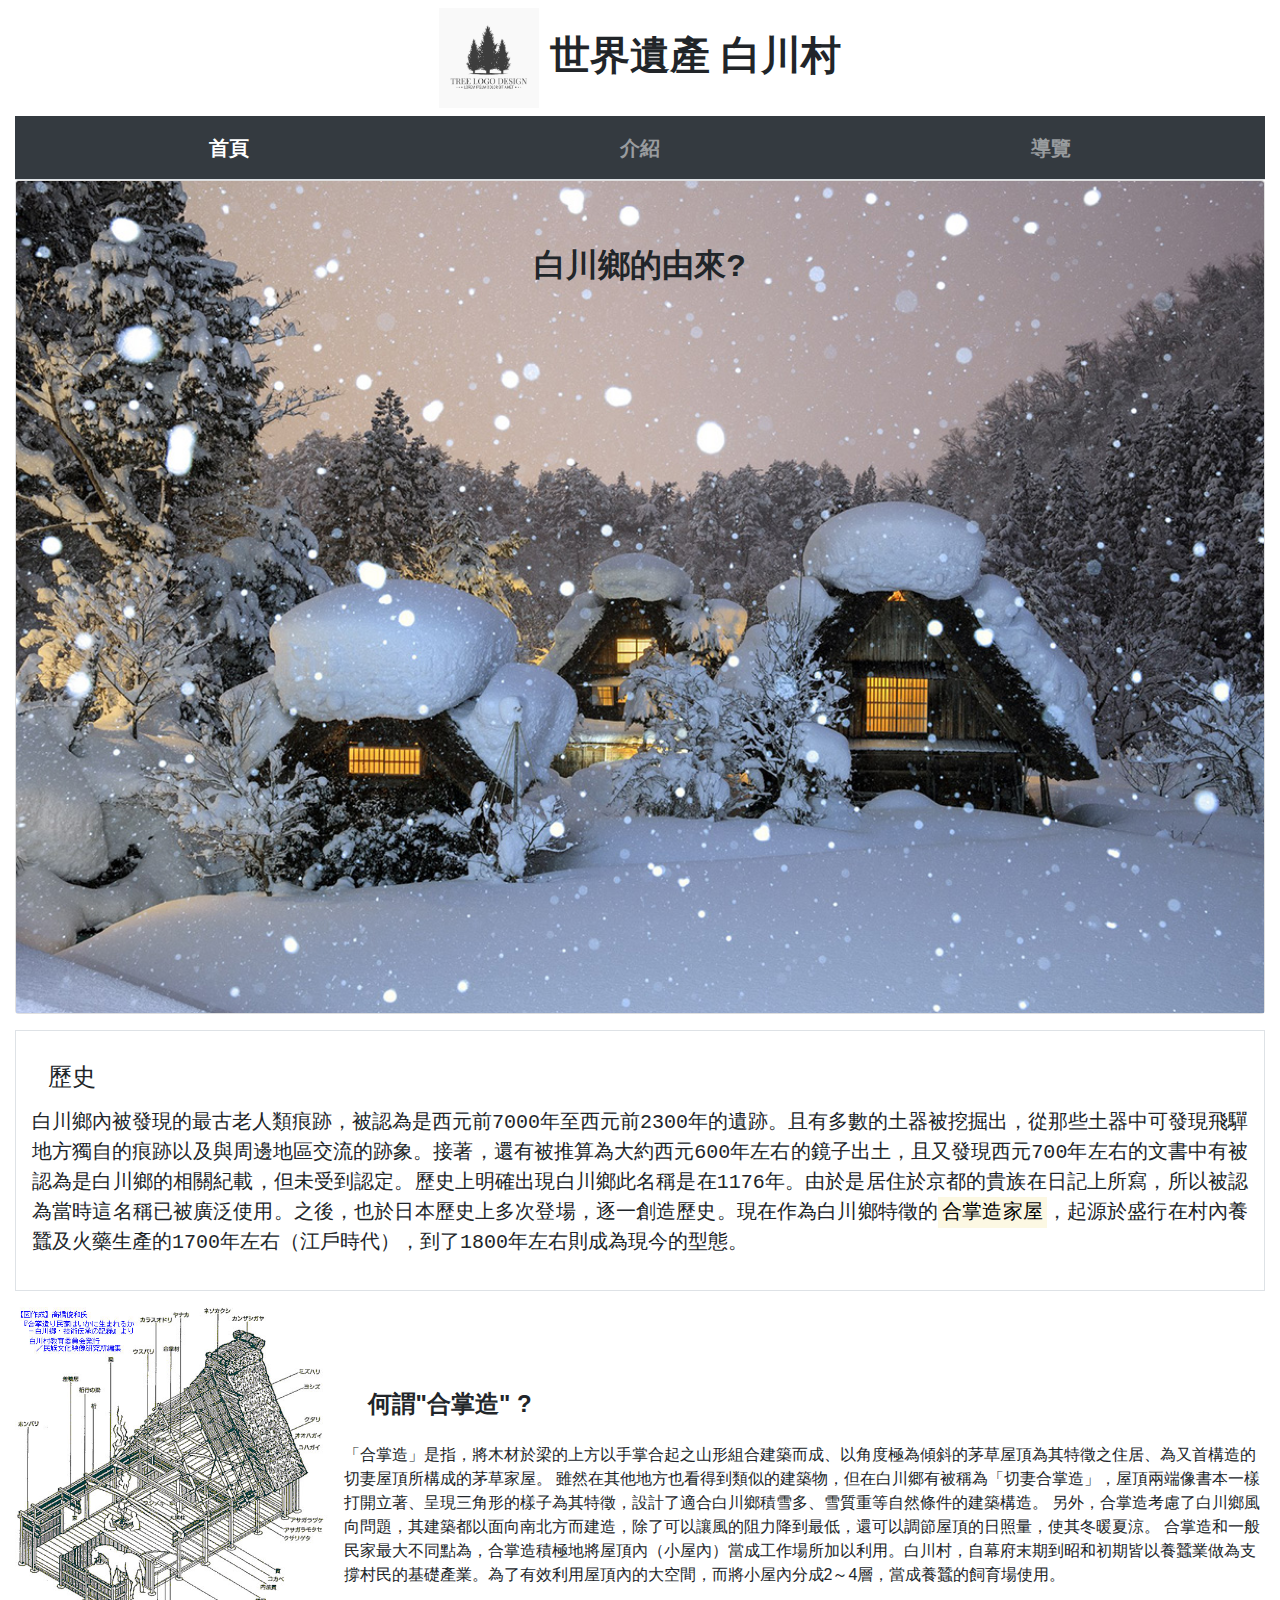
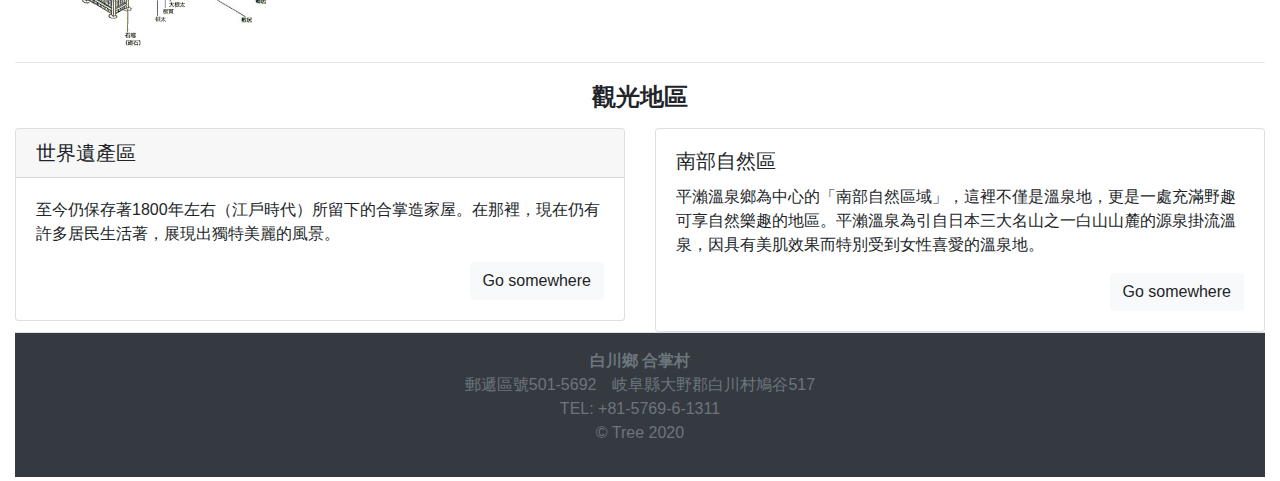
==== summary.html @ 313d9137 "完成首頁跟介紹" ====
<!DOCTYPE html>
<html lang="en">
<head>
    <meta charset="UTF-8">
    <meta name="viewport" content="width=device-width, initial-scale=1.0"> <!-- 偵測裝置並且以適當大小與模式呈現 -->
    <link rel="stylesheet" href="https://stackpath.bootstrapcdn.com/bootstrap/4.4.1/css/bootstrap.min.css" integrity="sha384-Vkoo8x4CGsO3+Hhxv8T/Q5PaXtkKtu6ug5TOeNV6gBiFeWPGFN9MuhOf23Q9Ifjh" crossorigin="anonymous">
    <link rel="stylesheet" href="style.css">
    <title>白川鄉合掌村</title>
</head>
<body>
    <div class="container-fluid pt-2 ">
        <h1 class="font-weight-bolder text-center ">
        <img src="/img/tree.jpg" alt="Tree" style="width:100px;">
        世界遺產 白川村
        </h1>
    
     <!-- Grey with black text -->
     <nav class="nav-tabs nav-justified navbar-expand-sm bg-dark navbar-dark sticky-top p-2">
        <ul class="navbar-nav font-weight-bold">
          <li class="nav-item active">
            <a class="nav-link" href="index.html">首頁</a>
          </li>
          <li class="nav-item">
            <a class="nav-link" href="summary.html">介紹</a>
          </li>
          <li class="nav-item">
            <a class="nav-link" href="view.html">導覽</a>
          </li>
        </ul>
    </nav>

    <div class="card img-fluid">
      <img class="card-img-top " src="/img/main2.jpg" alt="Card image">
      <div class="card-img-overlay ">
        <h2 class="card-title text-center pt-5 font-weight-bolder text-monospace">白川鄉的由來?</h2>
      </div>
    </div>

    <section1>
      <div class="p-3 my-3 border">
        <h4 class="lead-title m-3">歷史</h4>
        <p class="lead text-justify text-monospace">
            白川鄉內被發現的最古老人類痕跡，被認為是西元前7000年至西元前2300年的遺跡。且有多數的土器被挖掘出，從那些土器中可發現飛驒地方獨自的痕跡以及與周邊地區交流的跡象。接著，還有被推算為大約西元600年左右的鏡子出土，且又發現西元700年左右的文書中有被認為是白川鄉的相關紀載，但未受到認定。歷史上明確出現白川鄉此名稱是在1176年。由於是居住於京都的貴族在日記上所寫，所以被認為當時這名稱已被廣泛使用。之後，也於日本歷史上多次登場，逐一創造歷史。現在作為白川鄉特徵的<mark>合掌造家屋</mark>，起源於盛行在村內養蠶及火藥生產的1700年左右（江戶時代），到了1800年左右則成為現今的型態。
          </p>
      </div>
    </section1>
    <section2>
        <div class="media mb-2">
            <img src="/img/musect2.jpg" class="align-self-center mr-3 rounded" alt="imgsect2" style="width:25%;" >
                <div class="media-body align-self-center ">
                    <h4 class="m-4"><strong>何謂"合掌造" ?</strong></h4>
                        <p class="mb-0">「合掌造」是指，將木材於梁的上方以手掌合起之山形組合建築而成、以角度極為傾斜的茅草屋頂為其特徵之住居、為又首構造的切妻屋頂所構成的茅草家屋。
                            
                            雖然在其他地方也看得到類似的建築物，但在白川郷有被稱為「切妻合掌造」，屋頂兩端像書本一樣打開立著、呈現三角形的樣子為其特徵，設計了適合白川鄉積雪多、雪質重等自然條件的建築構造。
                            
                            另外，合掌造考慮了白川鄉風向問題，其建築都以面向南北方而建造，除了可以讓風的阻力降到最低，還可以調節屋頂的日照量，使其冬暖夏涼。
                            
                            合掌造和一般民家最大不同點為，合掌造積極地將屋頂內（小屋內）當成工作場所加以利用。白川村，自幕府末期到昭和初期皆以養蠶業做為支撐村民的基礎產業。為了有效利用屋頂內的大空間，而將小屋內分成2～4層，當成養蠶的飼育場使用。
                        </p>
                </div>
        </div>
    </section2>
    <hr>
    <section3>
      <div class="p-1 my-1 ">
        <h4 class="text-center font-weight-bolder">觀光地區</h4>
      </div>
        <div class="row">
            <div class="col-sm-6">
              <div class="card">
                  <h5 class="card-header">世界遺產區</h5>
                <div class="card-body">
                  
                  <p class="card-text">至今仍保存著1800年左右（江戶時代）所留下的合掌造家屋。在那裡，現在仍有許多居民生活著，展現出獨特美麗的風景。</p>
                  <a href="#" class="btn btn-light float-right">Go somewhere</a>
                </div>
              </div>
            </div>
            <div class="col-sm-6">
              <div class="card">
                <div class="card-body">
                  <h5 class="card-title">南部自然區</h5>
                  <p class="card-text">平瀨溫泉鄉為中心的「南部自然區域」，這裡不僅是溫泉地，更是一處充滿野趣可享自然樂趣的地區。平瀨溫泉為引自日本三大名山之一白山山麓的源泉掛流溫泉，因具有美肌效果而特別受到女性喜愛的溫泉地。
                  </p>
                  <a href="#" class="btn btn-light float-right">Go somewhere</a>
                </div>
              </div>
            </div>
          </div>

      
    </section>


    <footer class="p-3 mb-1 bg-dark text-muted text-center border-top sticky-bottom">
            <address> <strong>白川鄉 合掌村</strong>
            <br /> 郵遞區號501-5692　岐阜縣大野郡白川村鳩谷517
            <br /> TEL: +81-5769-6-1311
            <br /><p>&copy; Tree 2020</p>
            </address>
    </footer>

</div>
</body>
</html>
---- style.css ----
nav{
    font-size: 20px;
}
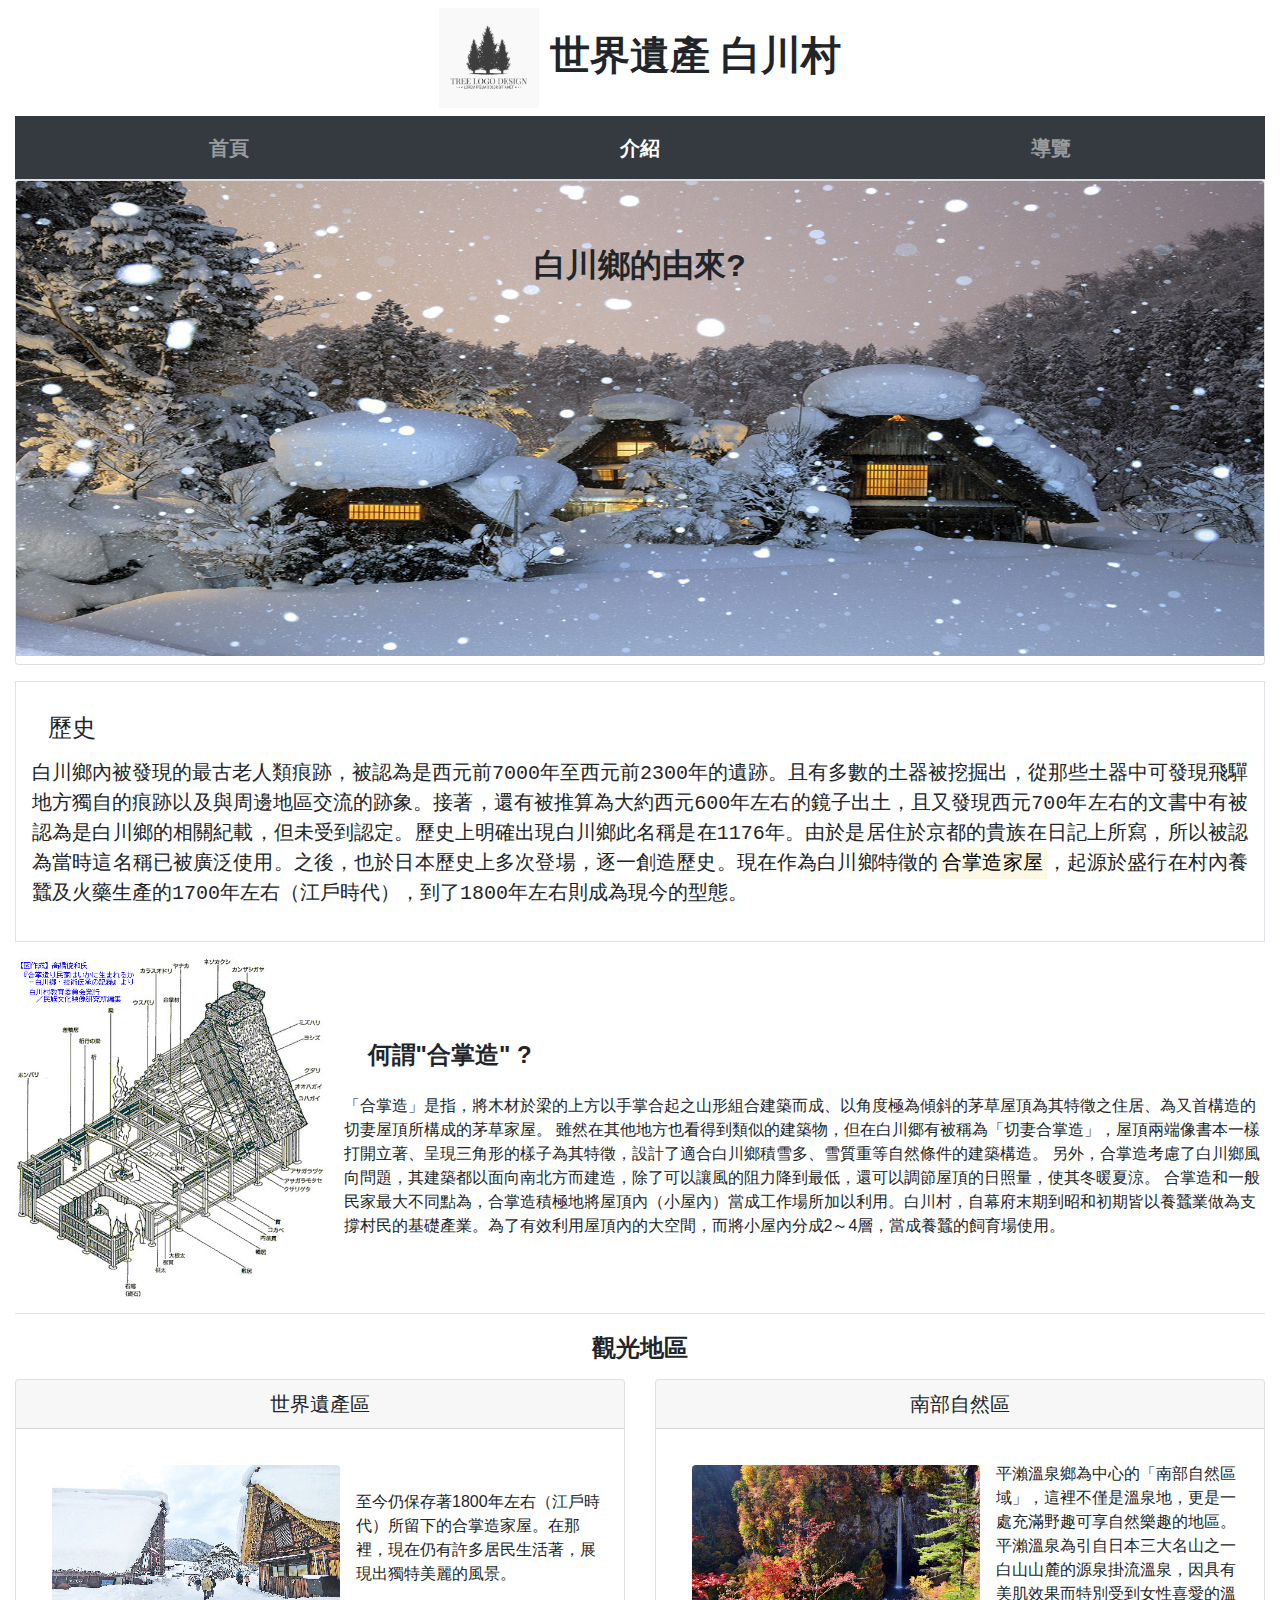
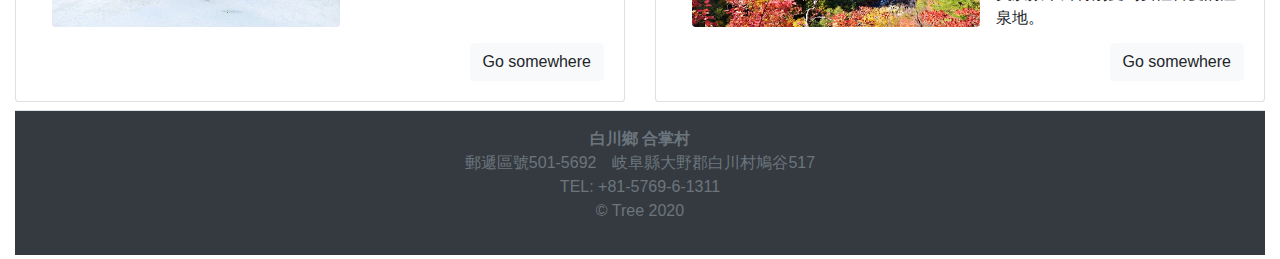
==== commit e58bda1e: "layout跟導覽" ====
--- a/summary.html
+++ b/summary.html
@@ -17,10 +17,10 @@
      <!-- Grey with black text -->
      <nav class="nav-tabs nav-justified navbar-expand-sm bg-dark navbar-dark sticky-top p-2">
         <ul class="navbar-nav font-weight-bold">
-          <li class="nav-item active">
+          <li class="nav-item">
             <a class="nav-link" href="index.html">首頁</a>
           </li>
-          <li class="nav-item">
+          <li class="nav-item active">
             <a class="nav-link" href="summary.html">介紹</a>
           </li>
           <li class="nav-item">
@@ -29,8 +29,8 @@
         </ul>
     </nav>
 
-    <div class="card img-fluid">
-      <img class="card-img-top " src="/img/main2.jpg" alt="Card image">
+    <div class="card">
+      <img class="card-img-top figure-img img-responsive" src="/img/main2.jpg" alt="Card image">
       <div class="card-img-overlay ">
         <h2 class="card-title text-center pt-5 font-weight-bolder text-monospace">白川鄉的由來?</h2>
       </div>
@@ -62,35 +62,37 @@
     </section2>
     <hr>
     <section3>
-      <div class="p-1 my-1 ">
+      <div class="p-1 m-1">
         <h4 class="text-center font-weight-bolder">觀光地區</h4>
       </div>
         <div class="row">
-            <div class="col-sm-6">
-              <div class="card">
-                  <h5 class="card-header">世界遺產區</h5>
+          <div class="col-xl-6 col-md-12">
+            <div class="card mb-2">
+              <h5 class="card-header text-center">世界遺產區</h5>
                 <div class="card-body">
-                  
-                  <p class="card-text">至今仍保存著1800年左右（江戶時代）所留下的合掌造家屋。在那裡，現在仍有許多居民生活著，展現出獨特美麗的風景。</p>
-                  <a href="#" class="btn btn-light float-right">Go somewhere</a>
+                  <div class="media">
+                    <img src="/img/musect3.jpg" class="align-self-center m-3 rounded img-fluid" alt="sumsect2" >
+                    <p class="media-text align-self-center">至今仍保存著1800年左右（江戶時代）所留下的合掌造家屋。在那裡，現在仍有許多居民生活著，展現出獨特美麗的風景。</p>
+                  </div>
+                    <a href="https://shirakawa-go.gr.jp/zh/seetypes/exhibition/" class="btn btn-light float-right">Go somewhere</a>
                 </div>
-              </div>
-            </div>
-            <div class="col-sm-6">
-              <div class="card">
-                <div class="card-body">
-                  <h5 class="card-title">南部自然區</h5>
-                  <p class="card-text">平瀨溫泉鄉為中心的「南部自然區域」，這裡不僅是溫泉地，更是一處充滿野趣可享自然樂趣的地區。平瀨溫泉為引自日本三大名山之一白山山麓的源泉掛流溫泉，因具有美肌效果而特別受到女性喜愛的溫泉地。
-                  </p>
-                  <a href="#" class="btn btn-light float-right">Go somewhere</a>
-                </div>
-              </div>
             </div>
           </div>
-
-      
-    </section>
-
+          <div class="col-xl-6 col-md-12">
+            <div class="card">
+              <h5 class="card-header text-center">南部自然區</h5>
+                <div class="card-body">
+                  <div class="media">
+                      <img src="/img/musect3-2.jpg" class="align-self-center m-3 rounded" alt="sumsect2" >
+                      <p class="card-text align-self-center">平瀨溫泉鄉為中心的「南部自然區域」，這裡不僅是溫泉地，更是一處充滿野趣可享自然樂趣的地區。平瀨溫泉為引自日本三大名山之一白山山麓的源泉掛流溫泉，因具有美肌效果而特別受到女性喜愛的溫泉地。</p>
+                  </div>
+                      <a href="http://ml.shirakawa-go.org/tw/guide/127/" class="btn btn-light float-right">Go somewhere</a>
+                </div>
+            </div>
+          </div>
+        </div>
+            
+    </section3>
 
     <footer class="p-3 mb-1 bg-dark text-muted text-center border-top sticky-bottom">
             <address> <strong>白川鄉 合掌村</strong>
--- a/style.css
+++ b/style.css
@@ -1,3 +1,14 @@
 nav{
     font-size: 20px;
 }
+.figure-img{
+    height:475px;
+}
+
+.img1{
+    height:200px;
+    width: 400px;
+}
+.g-dev-box {
+    border: 1px solid purple;
+}
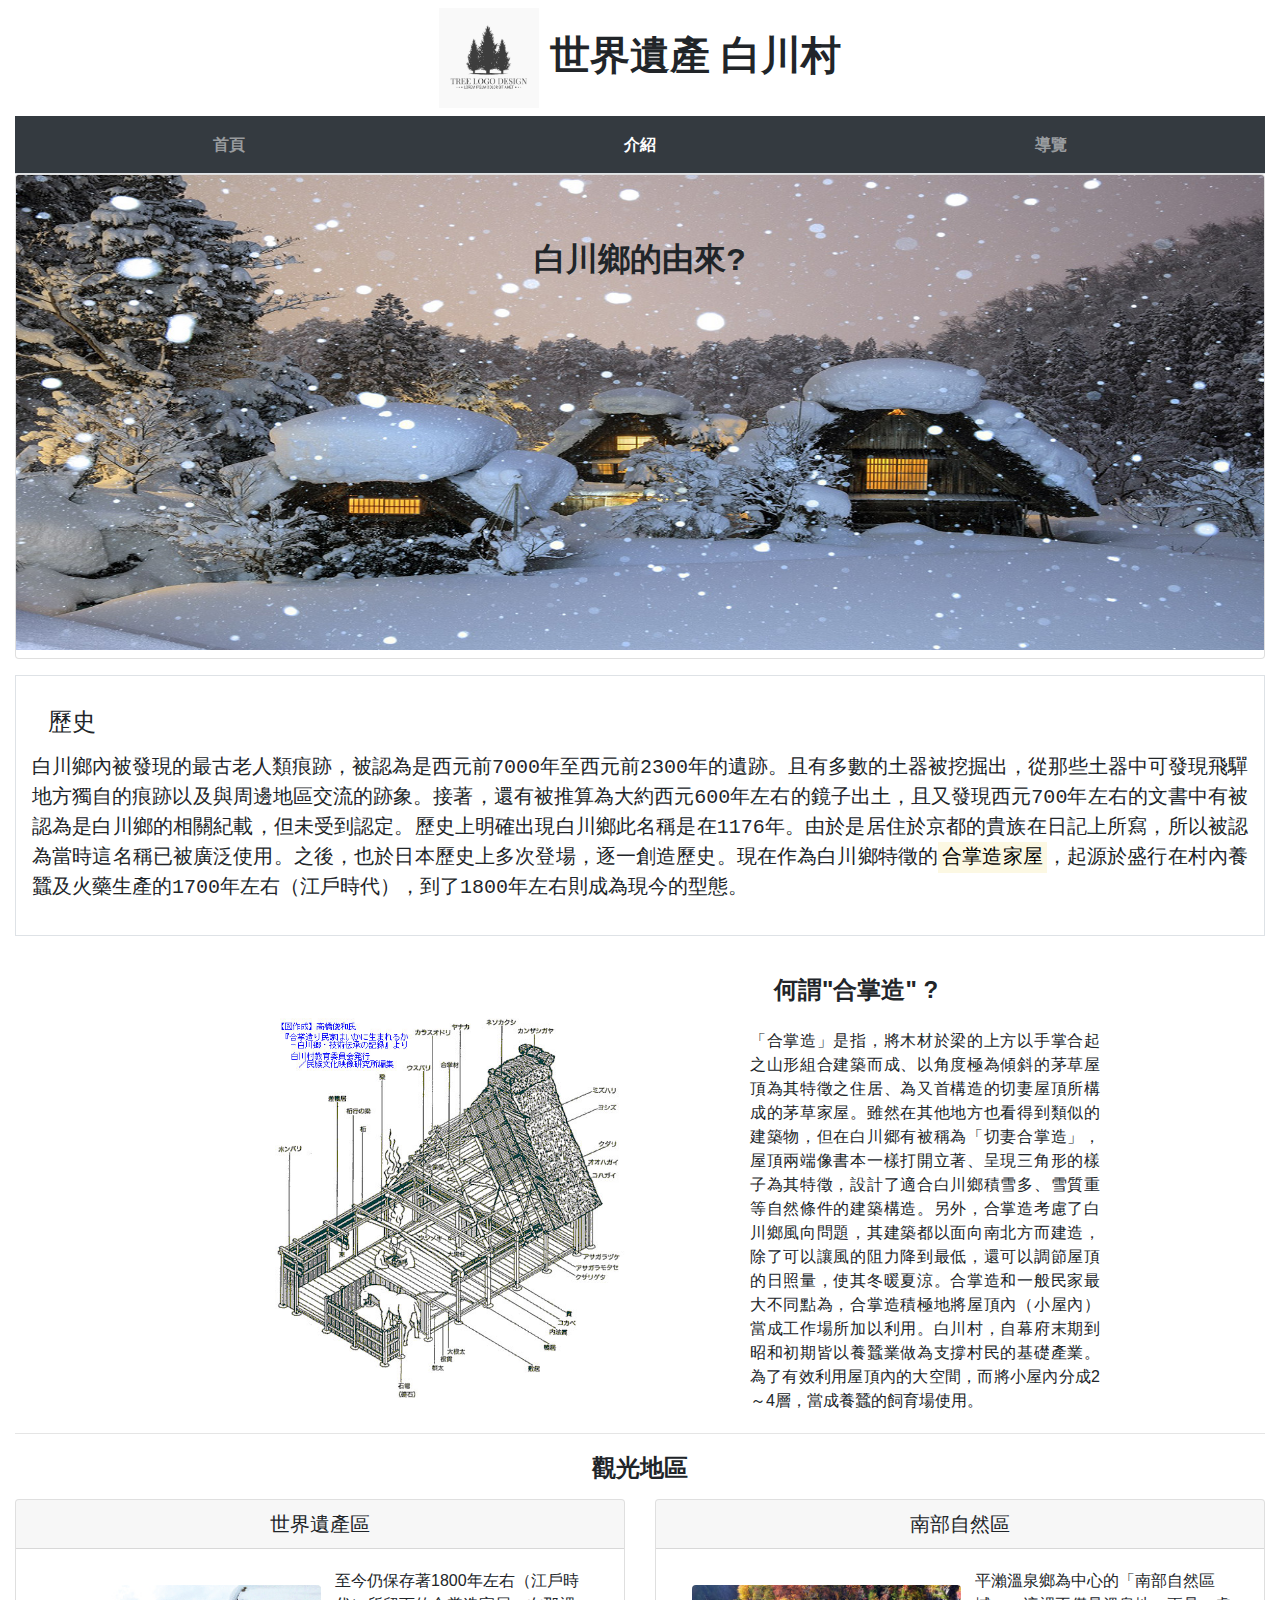
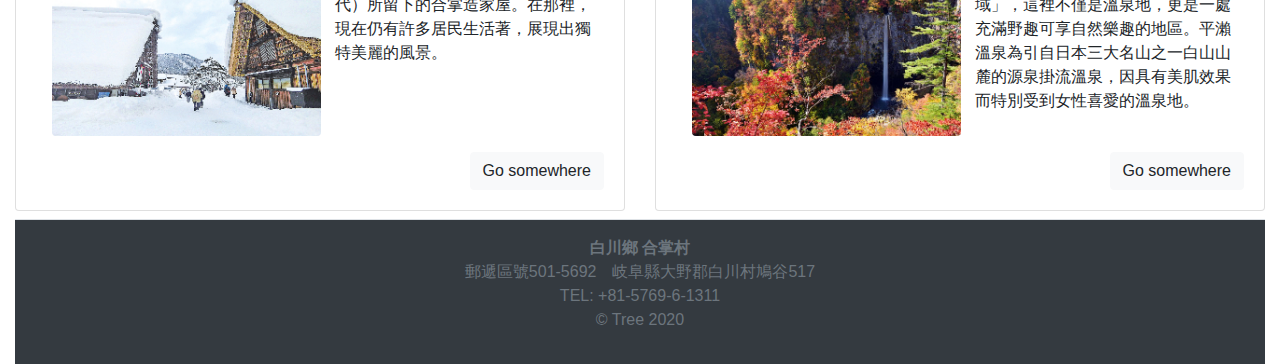
==== commit 155466c4: "大致RWD Finish" ====
--- a/summary.html
+++ b/summary.html
@@ -14,8 +14,7 @@
         世界遺產 白川村
         </h1>
     
-     <!-- Grey with black text -->
-     <nav class="nav-tabs nav-justified navbar-expand-sm bg-dark navbar-dark sticky-top p-2">
+      <nav class="nav-tabs nav-justified navbar-expand-sm bg-dark navbar-dark sticky-top p-2">
         <ul class="navbar-nav font-weight-bold">
           <li class="nav-item">
             <a class="nav-link" href="index.html">首頁</a>
@@ -27,41 +26,43 @@
             <a class="nav-link" href="view.html">導覽</a>
           </li>
         </ul>
-    </nav>
+      </nav>
 
-    <div class="card">
-      <img class="card-img-top figure-img img-responsive" src="/img/main2.jpg" alt="Card image">
-      <div class="card-img-overlay ">
-        <h2 class="card-title text-center pt-5 font-weight-bolder text-monospace">白川鄉的由來?</h2>
+      <div class="card">
+        <img class="card-img-top figure-img img-responsive" src="/img/main2.jpg" alt="Card image">
+          <div class="card-img-overlay ">
+            <h2 class="card-title hei text-center pt-5 font-weight-bolder text-monospace">白川鄉的由來?</h2>
+          </div>
       </div>
-    </div>
 
-    <section1>
+    <section class="susect1">
       <div class="p-3 my-3 border">
         <h4 class="lead-title m-3">歷史</h4>
-        <p class="lead text-justify text-monospace">
+          <p class="lead text-justify text-monospace">
             白川鄉內被發現的最古老人類痕跡，被認為是西元前7000年至西元前2300年的遺跡。且有多數的土器被挖掘出，從那些土器中可發現飛驒地方獨自的痕跡以及與周邊地區交流的跡象。接著，還有被推算為大約西元600年左右的鏡子出土，且又發現西元700年左右的文書中有被認為是白川鄉的相關紀載，但未受到認定。歷史上明確出現白川鄉此名稱是在1176年。由於是居住於京都的貴族在日記上所寫，所以被認為當時這名稱已被廣泛使用。之後，也於日本歷史上多次登場，逐一創造歷史。現在作為白川鄉特徵的<mark>合掌造家屋</mark>，起源於盛行在村內養蠶及火藥生產的1700年左右（江戶時代），到了1800年左右則成為現今的型態。
           </p>
       </div>
-    </section1>
-    <section2>
-        <div class="media mb-2">
-            <img src="/img/musect2.jpg" class="align-self-center mr-3 rounded" alt="imgsect2" style="width:25%;" >
-                <div class="media-body align-self-center ">
-                    <h4 class="m-4"><strong>何謂"合掌造" ?</strong></h4>
-                        <p class="mb-0">「合掌造」是指，將木材於梁的上方以手掌合起之山形組合建築而成、以角度極為傾斜的茅草屋頂為其特徵之住居、為又首構造的切妻屋頂所構成的茅草家屋。
-                            
-                            雖然在其他地方也看得到類似的建築物，但在白川郷有被稱為「切妻合掌造」，屋頂兩端像書本一樣打開立著、呈現三角形的樣子為其特徵，設計了適合白川鄉積雪多、雪質重等自然條件的建築構造。
-                            
-                            另外，合掌造考慮了白川鄉風向問題，其建築都以面向南北方而建造，除了可以讓風的阻力降到最低，還可以調節屋頂的日照量，使其冬暖夏涼。
-                            
-                            合掌造和一般民家最大不同點為，合掌造積極地將屋頂內（小屋內）當成工作場所加以利用。白川村，自幕府末期到昭和初期皆以養蠶業做為支撐村民的基礎產業。為了有效利用屋頂內的大空間，而將小屋內分成2～4層，當成養蠶的飼育場使用。
-                        </p>
-                </div>
-        </div>
-    </section2>
+    </section>
+    <section class="susect2">
+      <div class="container">
+          <div class="media">
+            <div class="row">
+              <div class="offset-xl-2 col-xl-4  col-sm-12 align-self-center">
+                <img src="/img/musect2.jpg" class="rounded pt-5 " id="im5"alt="imgsect2" style="width:100%;" >
+              </div>
+              <div class="media-body  ">
+              <div class="offset-xl-2 col-xl-8  col-sm-12">
+                <h4 class="m-4"><strong>何謂"合掌造" ?</strong></h4>
+                  <p class="mb-1 text-justify">「合掌造」是指，將木材於梁的上方以手掌合起之山形組合建築而成、以角度極為傾斜的茅草屋頂為其特徵之住居、為又首構造的切妻屋頂所構成的茅草家屋。雖然在其他地方也看得到類似的建築物，但在白川郷有被稱為「切妻合掌造」，屋頂兩端像書本一樣打開立著、呈現三角形的樣子為其特徵，設計了適合白川鄉積雪多、雪質重等自然條件的建築構造。另外，合掌造考慮了白川鄉風向問題，其建築都以面向南北方而建造，除了可以讓風的阻力降到最低，還可以調節屋頂的日照量，使其冬暖夏涼。合掌造和一般民家最大不同點為，合掌造積極地將屋頂內（小屋內）當成工作場所加以利用。白川村，自幕府末期到昭和初期皆以養蠶業做為支撐村民的基礎產業。為了有效利用屋頂內的大空間，而將小屋內分成2～4層，當成養蠶的飼育場使用。
+                  </p>
+              </div>
+              </div>
+            </div>
+          </div>
+      </div>   
+    </section>
     <hr>
-    <section3>
+    <section class="sect3">
       <div class="p-1 m-1">
         <h4 class="text-center font-weight-bolder">觀光地區</h4>
       </div>
@@ -71,8 +72,14 @@
               <h5 class="card-header text-center">世界遺產區</h5>
                 <div class="card-body">
                   <div class="media">
-                    <img src="/img/musect3.jpg" class="align-self-center m-3 rounded img-fluid" alt="sumsect2" >
-                    <p class="media-text align-self-center">至今仍保存著1800年左右（江戶時代）所留下的合掌造家屋。在那裡，現在仍有許多居民生活著，展現出獨特美麗的風景。</p>
+                        <div class="row">
+                      <div class="col-xl-6 col-lg-6 col-md-12 col-sm-12">
+                      <img src="/img/musect3.jpg" class="align-self-center m-3 rounded img-fluid" alt="sumsect2" >
+                      </div>
+                      <div class="col-xl-6 col-lg-6 col-md-12 col-sm-12">
+                        <p class="media-text align-self-center">至今仍保存著1800年左右（江戶時代）所留下的合掌造家屋。在那裡，現在仍有許多居民生活著，展現出獨特美麗的風景。</p>
+                      </div>
+                    </div>
                   </div>
                     <a href="https://shirakawa-go.gr.jp/zh/seetypes/exhibition/" class="btn btn-light float-right">Go somewhere</a>
                 </div>
@@ -83,25 +90,29 @@
               <h5 class="card-header text-center">南部自然區</h5>
                 <div class="card-body">
                   <div class="media">
-                      <img src="/img/musect3-2.jpg" class="align-self-center m-3 rounded" alt="sumsect2" >
-                      <p class="card-text align-self-center">平瀨溫泉鄉為中心的「南部自然區域」，這裡不僅是溫泉地，更是一處充滿野趣可享自然樂趣的地區。平瀨溫泉為引自日本三大名山之一白山山麓的源泉掛流溫泉，因具有美肌效果而特別受到女性喜愛的溫泉地。</p>
+                        <div class="row">
+                      <div class="col-xl-6 col-lg-6 col-md-12 col-sm-12">
+                      <img src="/img/musect3-2.jpg" class="align-self-center m-3 rounded img-fluid" alt="sumsect2" >
+                      </div>
+                      <div class="col-xl-6 col-lg-6 col-md-12 col-sm-12">
+                        <p class="card-text align-self-center">平瀨溫泉鄉為中心的「南部自然區域」，這裡不僅是溫泉地，更是一處充滿野趣可享自然樂趣的地區。平瀨溫泉為引自日本三大名山之一白山山麓的源泉掛流溫泉，因具有美肌效果而特別受到女性喜愛的溫泉地。</p>
+                      </div>
+                    </div>
                   </div>
                       <a href="http://ml.shirakawa-go.org/tw/guide/127/" class="btn btn-light float-right">Go somewhere</a>
                 </div>
             </div>
           </div>
         </div>
-            
-    </section3>
+    </section>
 
-    <footer class="p-3 mb-1 bg-dark text-muted text-center border-top sticky-bottom">
-            <address> <strong>白川鄉 合掌村</strong>
-            <br /> 郵遞區號501-5692　岐阜縣大野郡白川村鳩谷517
-            <br /> TEL: +81-5769-6-1311
-            <br /><p>&copy; Tree 2020</p>
-            </address>
+    <footer class="p-3 bg-dark text-muted text-center border-top sticky-bottom">
+      <address> <strong>白川鄉 合掌村</strong>
+      <br /> 郵遞區號501-5692　岐阜縣大野郡白川村鳩谷517
+      <br /> TEL: +81-5769-6-1311
+      <br /><p>&copy; Tree 2020</p>
+      </address>
     </footer>
-
-</div>
+  </div>
 </body>
 </html>--- a/style.css
+++ b/style.css
@@ -1,14 +1,57 @@
-nav{
-    font-size: 20px;
+body{
+    font-size: 16px;
 }
 .figure-img{
-    height:475px;
+    max-height:475px;
+    overflow: hidden;
+    display: block;
+    width: 100%;
+}
+.tree{
+    width:100px;
+    height:100px;
+}
+.house{
+    align-self: center !important;
+}
+@media (max-width: 992px) { 
+    .figure-img{
+        height:auto;
+    }
+    
+    h1{
+        font-size: 30px;
+    }
+    h2{
+        font-size: 28px;
+    }
+    
+    .hei{
+        padding-top: 1px !important;
+    }
+    nav ul li{
+            
+            height: 35px;
+            justify-content:center;
+            text:center;
+    }  
+    .talk{
+        list-style-type: square!important;
+        text-align: left!important;
+    } 
+    
 }
 
 .img1{
     height:200px;
     width: 400px;
+   
 }
+
+
+
 .g-dev-box {
     border: 1px solid purple;
 }
+
+
